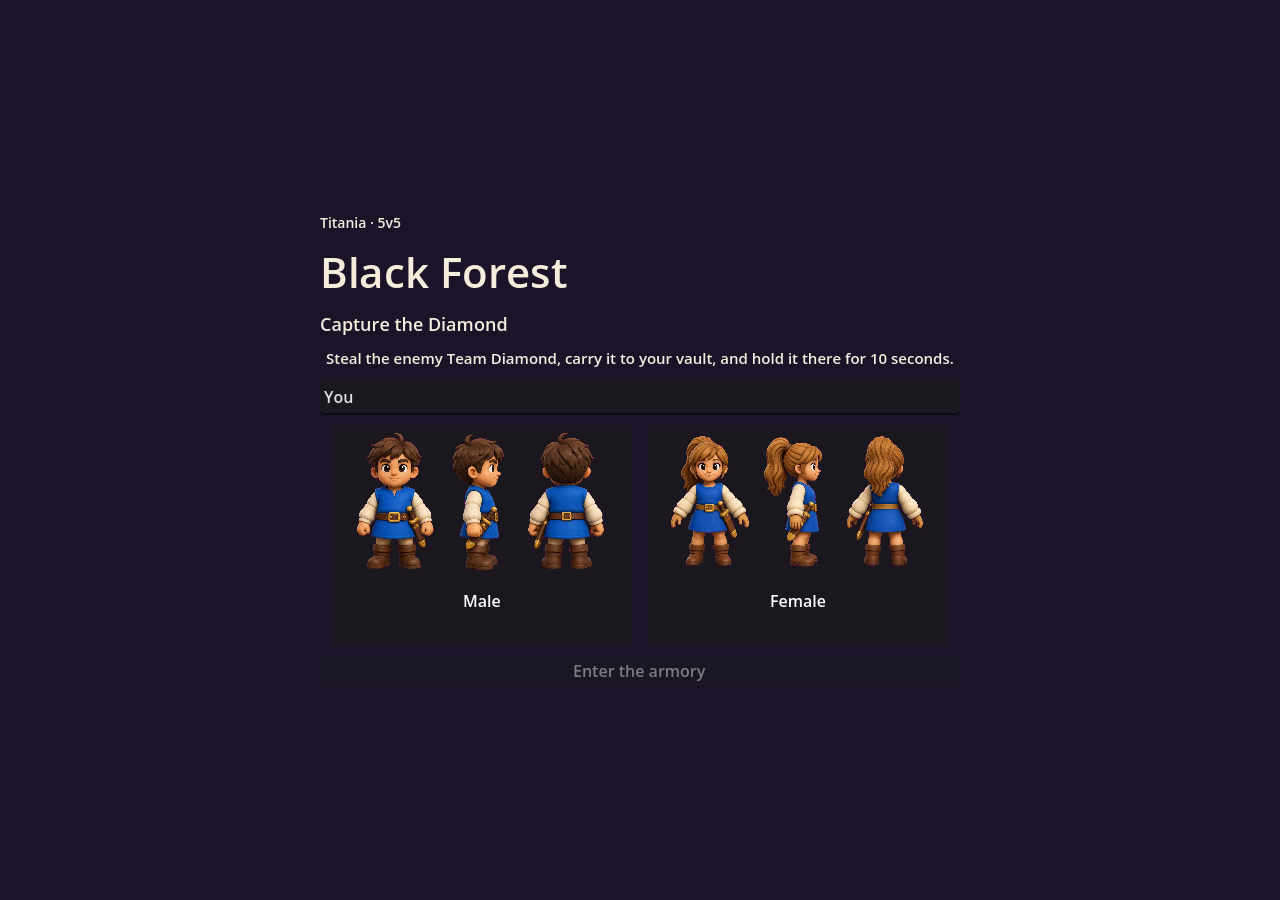
==== docs/index.html @ 18212d62 "Publish the Godot HTML5 build on GitHub Pages. The single-threaded web export is in docs/, and the P" ====
<!DOCTYPE html>
<html lang="en">
	<head>
		<meta charset="utf-8">
		<meta name="viewport" content="width=device-width, user-scalable=no, initial-scale=1.0">
		<title>Black Forest</title>
		<style>
html, body, #canvas {
	margin: 0;
	padding: 0;
	border: 0;
}

body {
	color: white;
	background-color: black;
	overflow: hidden;
	touch-action: none;
}

#canvas {
	display: block;
}

#canvas:focus {
	outline: none;
}

#status, #status-splash, #status-progress {
	position: absolute;
	left: 0;
	right: 0;
}

#status, #status-splash {
	top: 0;
	bottom: 0;
}

#status {
	background-color: #242424;
	display: flex;
	flex-direction: column;
	justify-content: center;
	align-items: center;
	visibility: hidden;
}

#status-splash {
	max-height: 100%;
	max-width: 100%;
	margin: auto;
}

#status-splash.show-image--false {
	display: none;
}

#status-splash.fullsize--true {
	height: 100%;
	width: 100%;
	object-fit: contain;
}

#status-splash.use-filter--false {
	image-rendering: pixelated;
}

#status-progress, #status-notice {
	display: none;
}

#status-progress {
	bottom: 10%;
	width: 50%;
	margin: 0 auto;
}

#status-notice {
	background-color: #5b3943;
	border-radius: 0.5rem;
	border: 1px solid #9b3943;
	color: #e0e0e0;
	font-family: 'Noto Sans', 'Droid Sans', Arial, sans-serif;
	line-height: 1.3;
	margin: 0 2rem;
	overflow: hidden;
	padding: 1rem;
	text-align: center;
	z-index: 1;
}
		</style>
		<link id="-gd-engine-icon" rel="icon" type="image/png" href="index.icon.png" />
<link rel="apple-touch-icon" href="index.apple-touch-icon.png"/>

	</head>
	<body>
		<canvas id="canvas">
			Your browser does not support the canvas tag.
		</canvas>

		<noscript>
			Your browser does not support JavaScript.
		</noscript>

		<div id="status">
			<img id="status-splash" class="show-image--true fullsize--true use-filter--true" src="index.png" alt="">
			<progress id="status-progress"></progress>
			<div id="status-notice"></div>
		</div>

		<script src="index.js"></script>
		<script>
const GODOT_CONFIG = {"args":[],"canvasResizePolicy":2,"emscriptenPoolSize":8,"ensureCrossOriginIsolationHeaders":true,"executable":"index","experimentalVK":false,"fileSizes":{"index.pck":2532152,"index.wasm":39514754},"focusCanvas":true,"gdextensionLibs":[],"godotPoolSize":4};
const GODOT_THREADS_ENABLED = false;
const engine = new Engine(GODOT_CONFIG);

(function () {
	const statusOverlay = document.getElementById('status');
	const statusProgress = document.getElementById('status-progress');
	const statusNotice = document.getElementById('status-notice');

	let initializing = true;
	let statusMode = '';

	function setStatusMode(mode) {
		if (statusMode === mode || !initializing) {
			return;
		}
		if (mode === 'hidden') {
			statusOverlay.remove();
			initializing = false;
			return;
		}
		statusOverlay.style.visibility = 'visible';
		statusProgress.style.display = mode === 'progress' ? 'block' : 'none';
		statusNotice.style.display = mode === 'notice' ? 'block' : 'none';
		statusMode = mode;
	}

	function setStatusNotice(text) {
		while (statusNotice.lastChild) {
			statusNotice.removeChild(statusNotice.lastChild);
		}
		const lines = text.split('\n');
		lines.forEach((line) => {
			statusNotice.appendChild(document.createTextNode(line));
			statusNotice.appendChild(document.createElement('br'));
		});
	}

	function displayFailureNotice(err) {
		console.error(err);
		if (err instanceof Error) {
			setStatusNotice(err.message);
		} else if (typeof err === 'string') {
			setStatusNotice(err);
		} else {
			setStatusNotice('An unknown error occurred.');
		}
		setStatusMode('notice');
		initializing = false;
	}

	const missing = Engine.getMissingFeatures({
		threads: GODOT_THREADS_ENABLED,
	});

	if (missing.length !== 0) {
		if (GODOT_CONFIG['serviceWorker'] && GODOT_CONFIG['ensureCrossOriginIsolationHeaders'] && 'serviceWorker' in navigator) {
			let serviceWorkerRegistrationPromise;
			try {
				serviceWorkerRegistrationPromise = navigator.serviceWorker.getRegistration();
			} catch (err) {
				serviceWorkerRegistrationPromise = Promise.reject(new Error('Service worker registration failed.'));
			}
			// There's a chance that installing the service worker would fix the issue
			Promise.race([
				serviceWorkerRegistrationPromise.then((registration) => {
					if (registration != null) {
						return Promise.reject(new Error('Service worker already exists.'));
					}
					return registration;
				}).then(() => engine.installServiceWorker()),
				// For some reason, `getRegistration()` can stall
				new Promise((resolve) => {
					setTimeout(() => resolve(), 2000);
				}),
			]).then(() => {
				// Reload if there was no error.
				window.location.reload();
			}).catch((err) => {
				console.error('Error while registering service worker:', err);
			});
		} else {
			// Display the message as usual
			const missingMsg = 'Error\nThe following features required to run Godot projects on the Web are missing:\n';
			displayFailureNotice(missingMsg + missing.join('\n'));
		}
	} else {
		setStatusMode('progress');
		engine.startGame({
			'onProgress': function (current, total) {
				if (current > 0 && total > 0) {
					statusProgress.value = current;
					statusProgress.max = total;
				} else {
					statusProgress.removeAttribute('value');
					statusProgress.removeAttribute('max');
				}
			},
		}).then(() => {
			setStatusMode('hidden');
		}, displayFailureNotice);
	}
}());
		</script>
	</body>
</html>
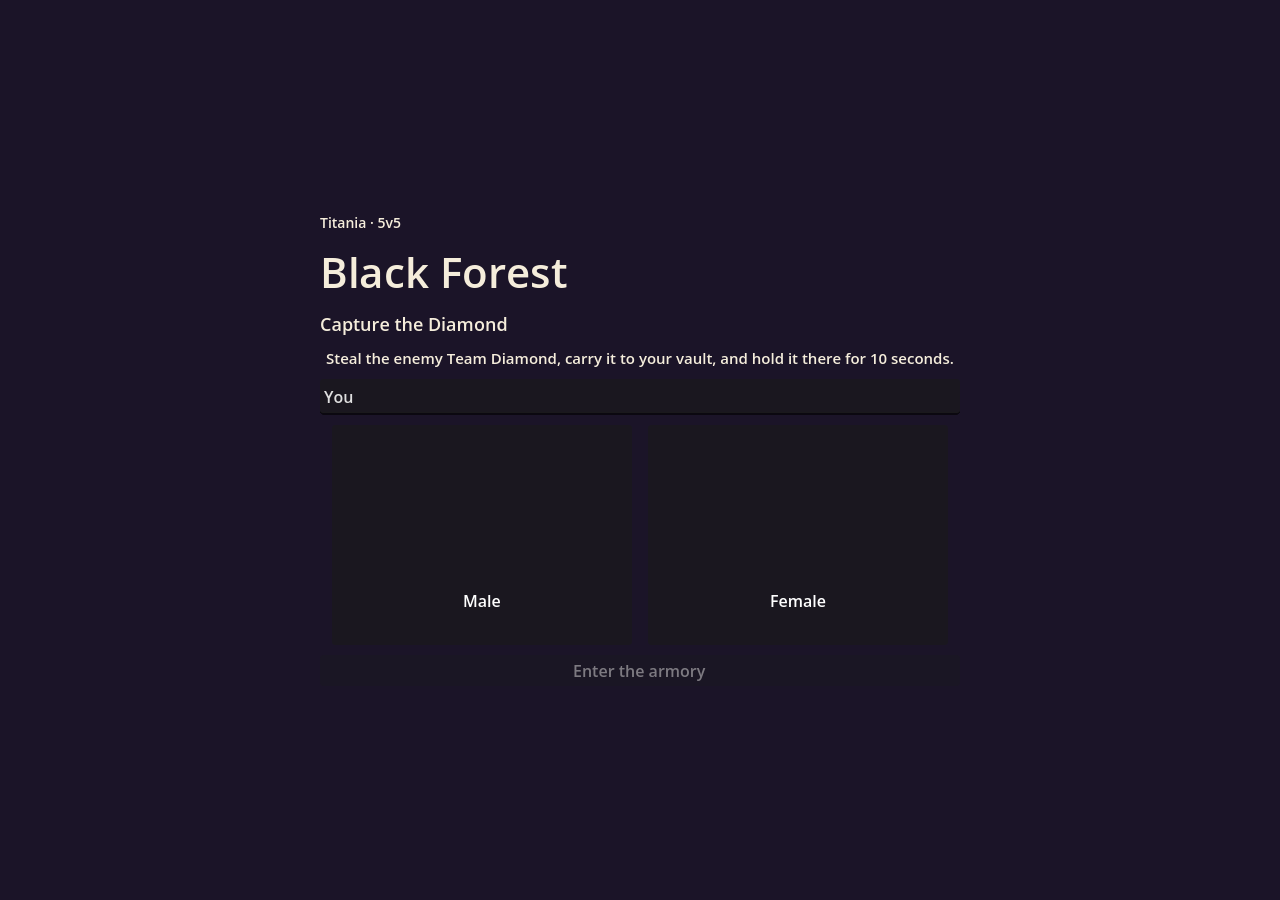
==== commit 0c1284dd: "Publish the latest Godot web build. The Pages client keeps fossil-stem-consecutive-excerpt.trycloudf" ====
--- a/docs/index.html
+++ b/docs/index.html
@@ -111,7 +111,7 @@
 
 		<script src="index.js"></script>
 		<script>
-const GODOT_CONFIG = {"args":[],"canvasResizePolicy":2,"emscriptenPoolSize":8,"ensureCrossOriginIsolationHeaders":true,"executable":"index","experimentalVK":false,"fileSizes":{"index.pck":2532152,"index.wasm":39514754},"focusCanvas":true,"gdextensionLibs":[],"godotPoolSize":4};
+const GODOT_CONFIG = {"args":[],"canvasResizePolicy":2,"emscriptenPoolSize":8,"ensureCrossOriginIsolationHeaders":false,"executable":"index","experimentalVK":false,"fileSizes":{"index.pck":2582912,"index.wasm":39514754},"focusCanvas":true,"gdextensionLibs":[],"godotPoolSize":4};
 const GODOT_THREADS_ENABLED = false;
 const engine = new Engine(GODOT_CONFIG);
 
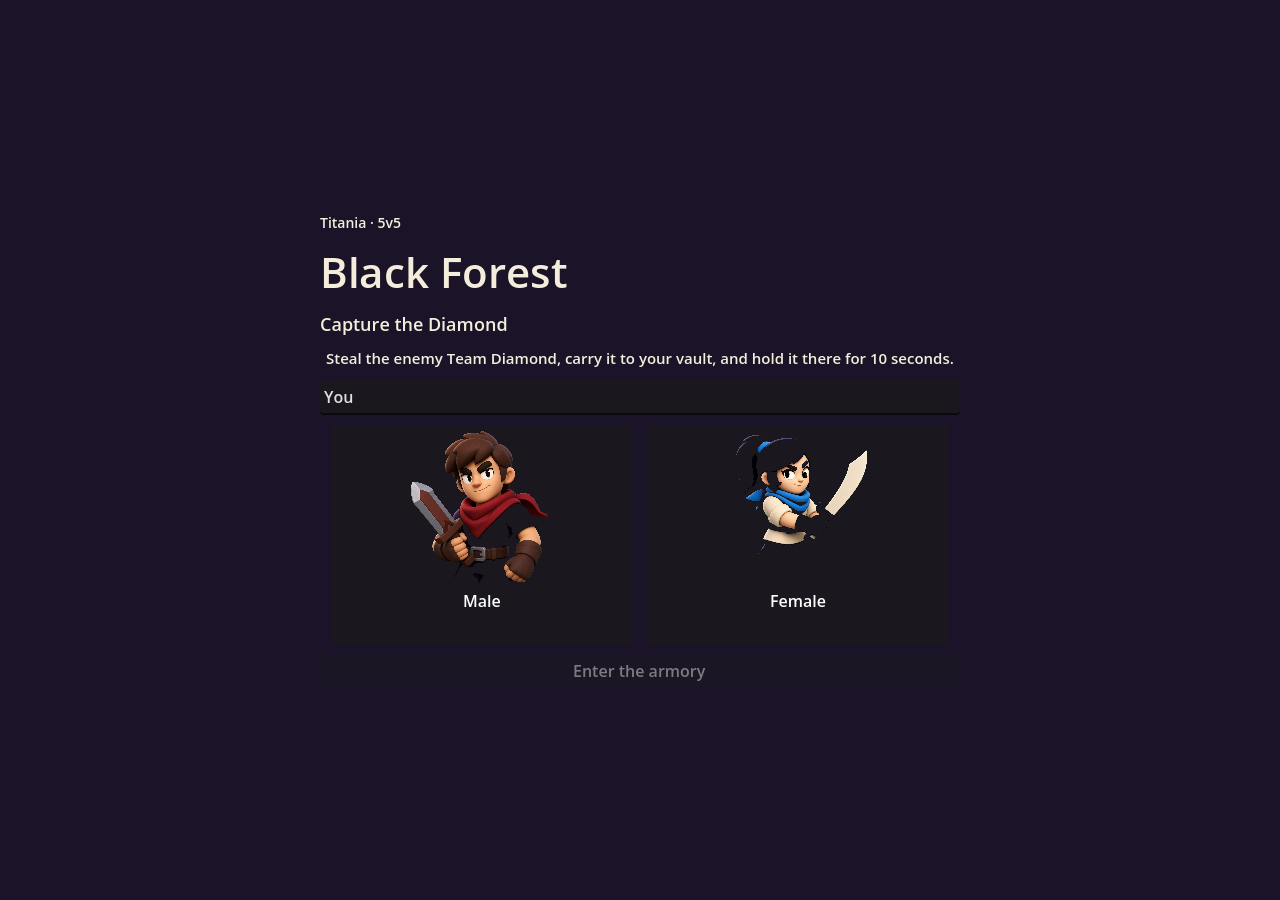
==== commit df0ad3c7: "Publish the match-start web build. The Pages client still uses fossil-stem-consecutive-excerpt.trycl" ====
--- a/docs/index.html
+++ b/docs/index.html
@@ -111,7 +111,7 @@
 
 		<script src="index.js"></script>
 		<script>
-const GODOT_CONFIG = {"args":[],"canvasResizePolicy":2,"emscriptenPoolSize":8,"ensureCrossOriginIsolationHeaders":false,"executable":"index","experimentalVK":false,"fileSizes":{"index.pck":2582912,"index.wasm":39514754},"focusCanvas":true,"gdextensionLibs":[],"godotPoolSize":4};
+const GODOT_CONFIG = {"args":[],"canvasResizePolicy":2,"emscriptenPoolSize":8,"ensureCrossOriginIsolationHeaders":false,"executable":"index","experimentalVK":false,"fileSizes":{"index.pck":3708848,"index.wasm":39514754},"focusCanvas":true,"gdextensionLibs":[],"godotPoolSize":4};
 const GODOT_THREADS_ENABLED = false;
 const engine = new Engine(GODOT_CONFIG);
 
